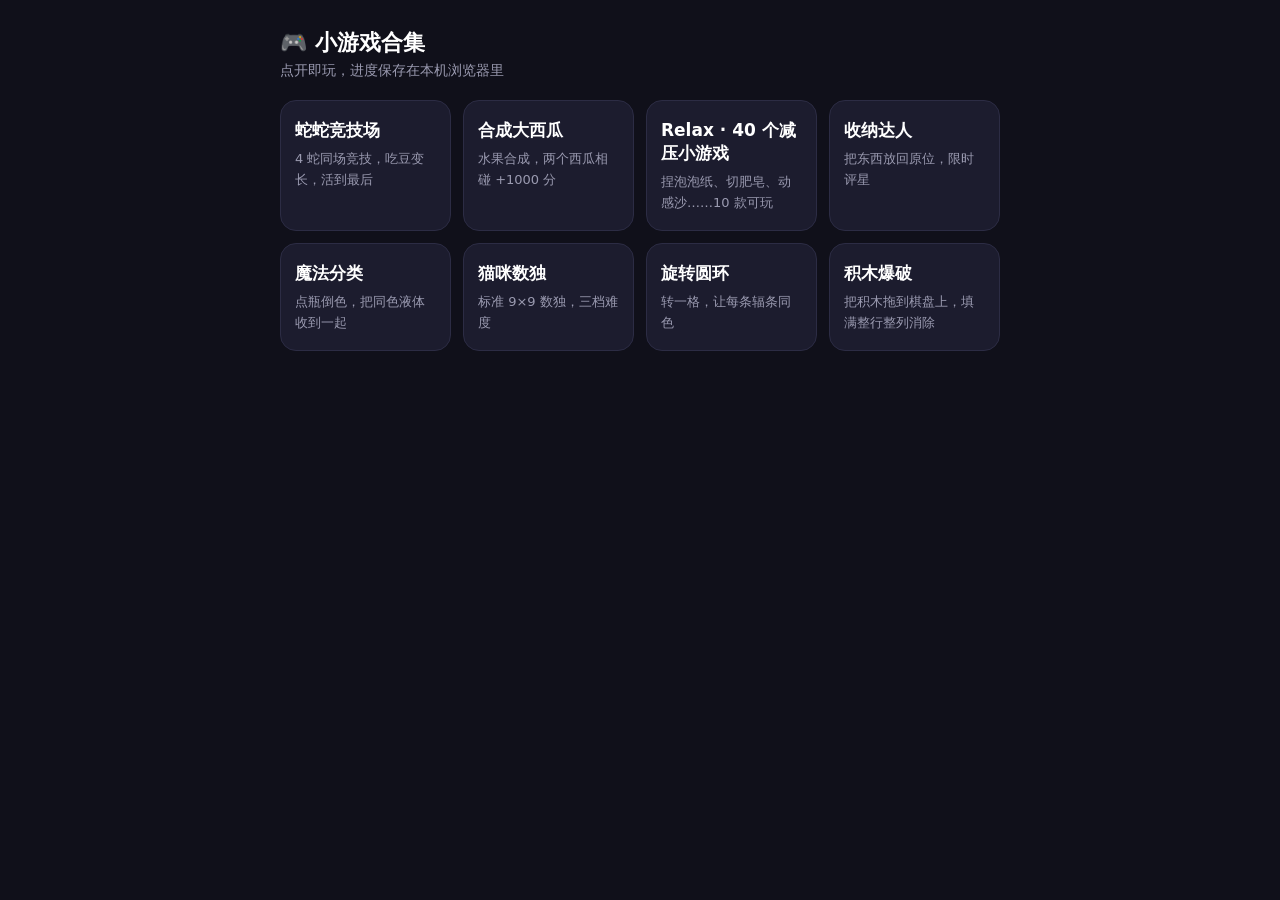
==== index.html @ 37a1ad61 "Minigames web port: 8 games with wx-to-web shim" ====
<!DOCTYPE html>
<html lang="zh-CN">
<head>
<meta charset="utf-8">
<meta name="viewport" content="width=device-width, initial-scale=1, viewport-fit=cover">
<title>小游戏合集</title>
<style>
*{box-sizing:border-box}body{margin:0;font-family:system-ui,-apple-system,"PingFang SC","Microsoft YaHei",sans-serif;background:#10101a;color:#fff;padding:24px 16px 40px}
h1{font-size:22px;margin:4px 0 4px}p.sub{color:#9a9ab0;margin:0 0 20px;font-size:14px}
.grid{display:grid;grid-template-columns:repeat(auto-fill,minmax(160px,1fr));gap:12px;max-width:720px;margin:0 auto}
.card{display:block;background:#1c1c2e;border:1px solid #2c2c44;border-radius:16px;padding:18px 14px;text-decoration:none;color:#fff}
.card b{display:block;font-size:17px;margin-bottom:6px}.card span{font-size:13px;color:#9a9ab0;line-height:1.5}
.card:active{background:#262640}
</style>
</head>
<body>
<div style="max-width:720px;margin:0 auto"><h1>🎮 小游戏合集</h1>
<p class="sub">点开即玩，进度保存在本机浏览器里</p></div>
<div class="grid">
  <a class="card" href="./snake-clash/">
    <b>蛇蛇竞技场</b>
    <span>4 蛇同场竞技，吃豆变长，活到最后</span>
  </a>
  <a class="card" href="./suika/">
    <b>合成大西瓜</b>
    <span>水果合成，两个西瓜相碰 +1000 分</span>
  </a>
  <a class="card" href="./relax/">
    <b>Relax · 40 个减压小游戏</b>
    <span>捏泡泡纸、切肥皂、动感沙……10 款可玩</span>
  </a>
  <a class="card" href="./tidy-up/">
    <b>收纳达人</b>
    <span>把东西放回原位，限时评星</span>
  </a>
  <a class="card" href="./magic-sort/">
    <b>魔法分类</b>
    <span>点瓶倒色，把同色液体收到一起</span>
  </a>
  <a class="card" href="./meowdoku/">
    <b>猫咪数独</b>
    <span>标准 9×9 数独，三档难度</span>
  </a>
  <a class="card" href="./rotate-rings/">
    <b>旋转圆环</b>
    <span>转一格，让每条辐条同色</span>
  </a>
  <a class="card" href="./block-blast/">
    <b>积木爆破</b>
    <span>把积木拖到棋盘上，填满整行整列消除</span>
  </a>
</div>
</body>
</html>
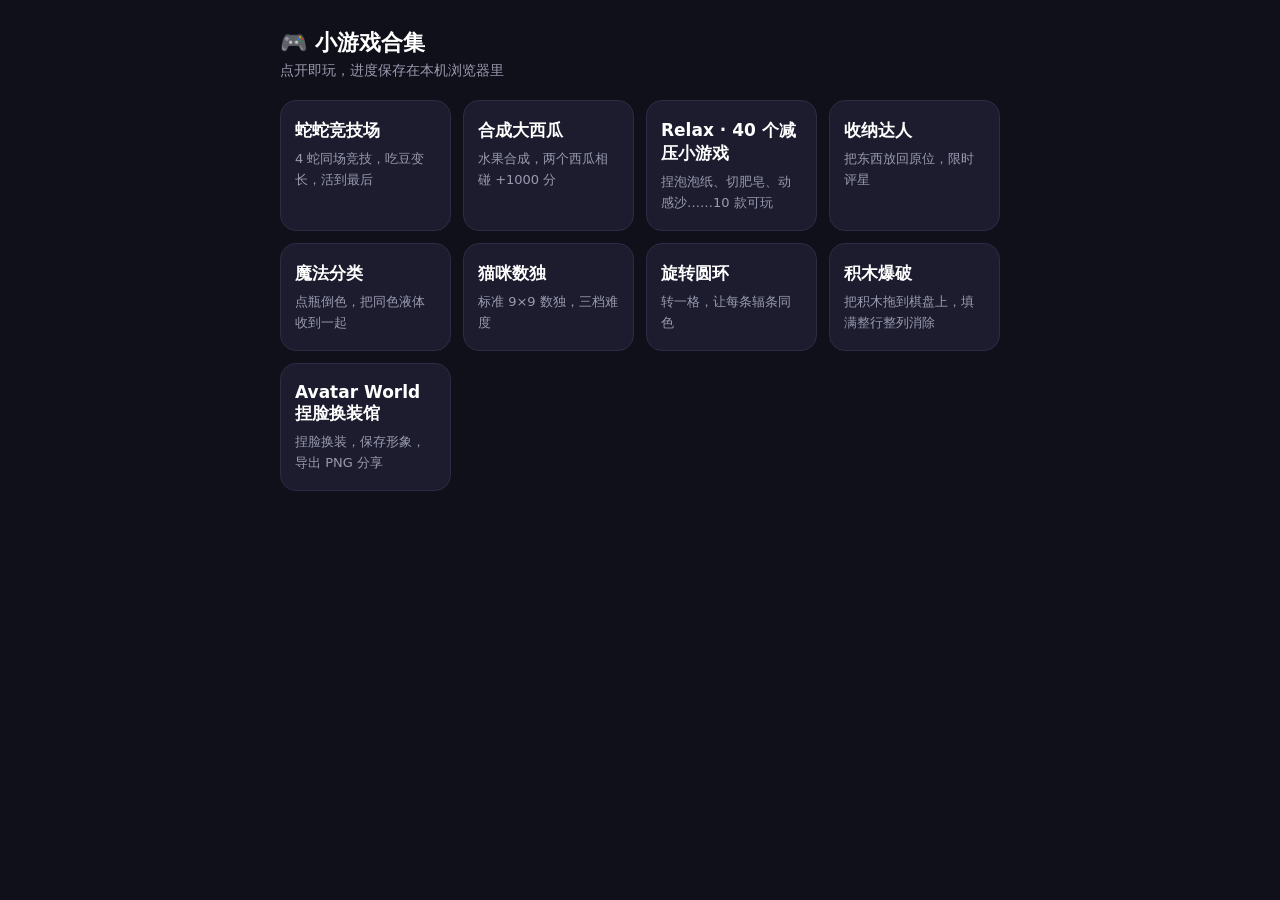
==== commit 32aef365: "Add Avatar World dress-up studio" ====
--- a/index.html
+++ b/index.html
@@ -49,6 +49,10 @@
     <b>积木爆破</b>
     <span>把积木拖到棋盘上，填满整行整列消除</span>
   </a>
+  <a class="card" href="./avatar-world/">
+    <b>Avatar World 捏脸换装馆</b>
+    <span>捏脸换装，保存形象，导出 PNG 分享</span>
+  </a>
 </div>
 </body>
 </html>
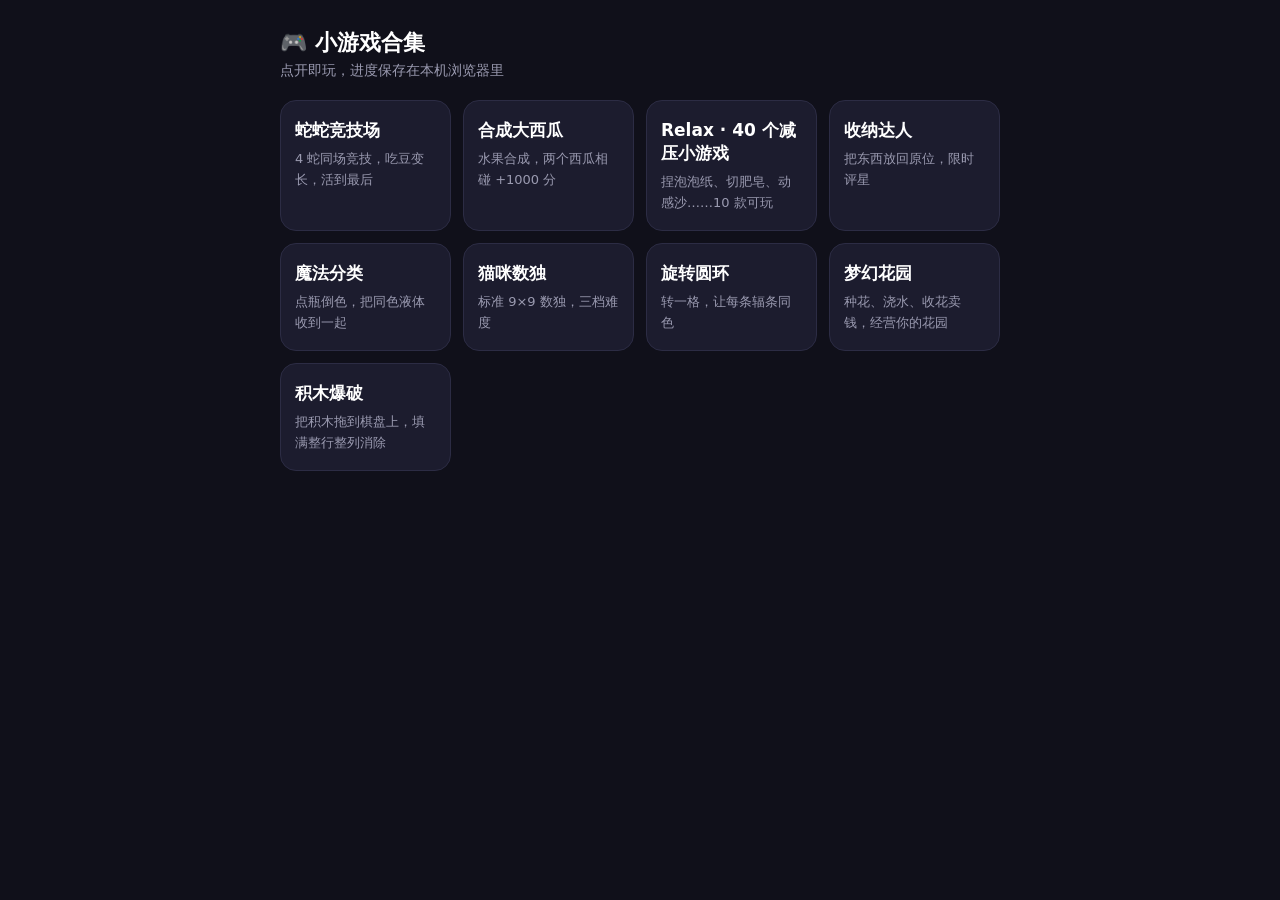
==== commit 8d371274: "Add 梦幻花园 garden management game (Fable chunk 1 + GLM chunks 2-3)" ====
--- a/index.html
+++ b/index.html
@@ -45,14 +45,14 @@
     <b>旋转圆环</b>
     <span>转一格，让每条辐条同色</span>
   </a>
+  <a class="card" href="./dream-garden/">
+    <b>梦幻花园</b>
+    <span>种花、浇水、收花卖钱，经营你的花园</span>
+  </a>
   <a class="card" href="./block-blast/">
     <b>积木爆破</b>
     <span>把积木拖到棋盘上，填满整行整列消除</span>
   </a>
-  <a class="card" href="./avatar-world/">
-    <b>Avatar World 捏脸换装馆</b>
-    <span>捏脸换装，保存形象，导出 PNG 分享</span>
-  </a>
 </div>
 </body>
 </html>
